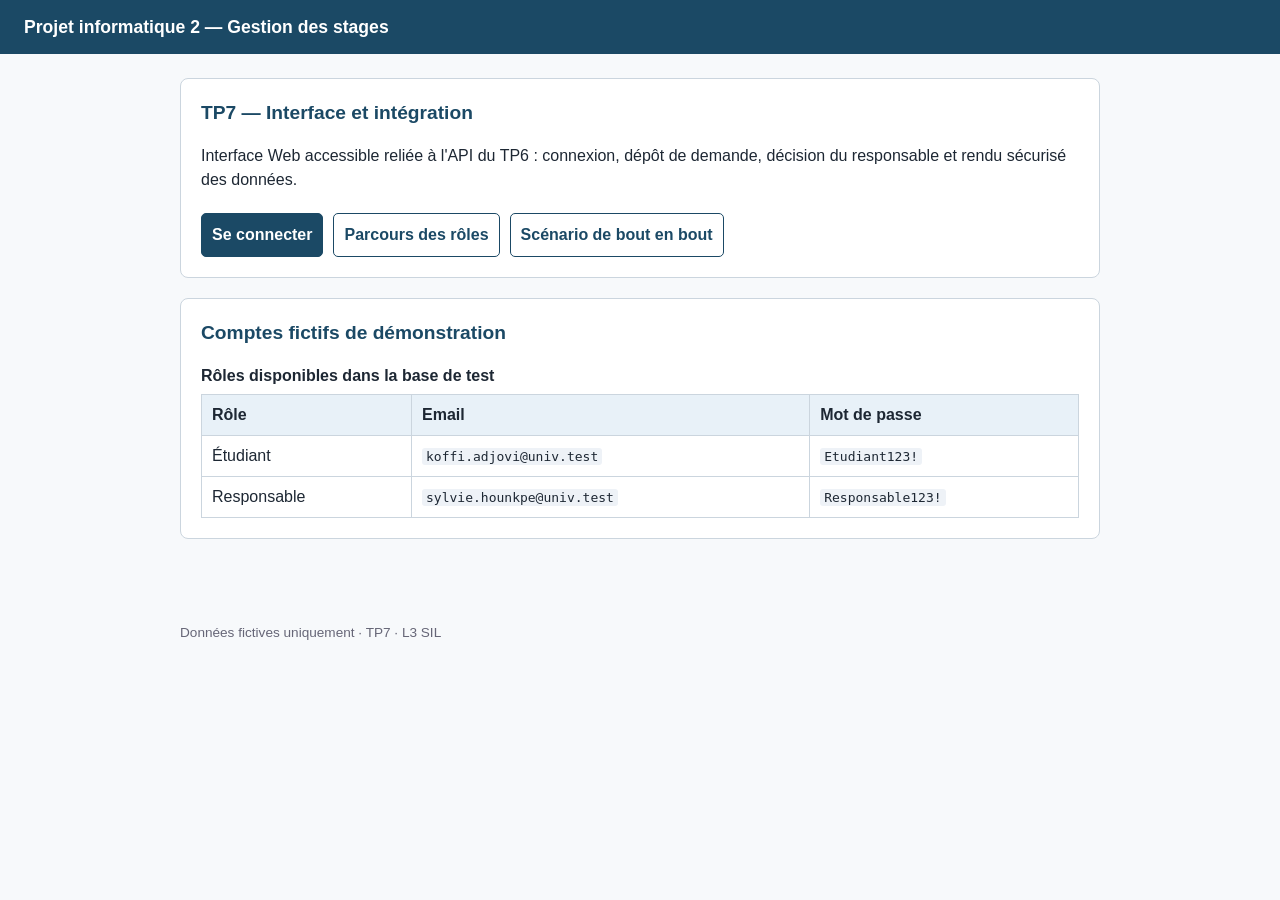
==== TP7/public/index.html @ bd3c760f "Ajoute les TP5, TP6 et TP7" ====
<!DOCTYPE html>
<html lang="fr">
<head>
  <meta charset="utf-8">
  <meta name="viewport" content="width=device-width, initial-scale=1">
  <title>TP7 — Gestion des stages</title>
  <link rel="stylesheet" href="css/styles.css">
</head>
<body>
<header><h1>Projet informatique 2 — Gestion des stages</h1></header>
<main>
  <section class="carte">
    <h2>TP7 — Interface et intégration</h2>
    <p>Interface Web accessible reliée à l'API du TP6 : connexion, dépôt de demande, décision du responsable et rendu sécurisé des données.</p>
    <div class="actions">
      <a href="connexion.html"><button>Se connecter</button></a>
      <a href="../docs/parcours.md"><button class="secondaire">Parcours des rôles</button></a>
      <a href="../docs/scenario_bout_en_bout.md"><button class="secondaire">Scénario de bout en bout</button></a>
    </div>
  </section>
  <section class="carte">
    <h2>Comptes fictifs de démonstration</h2>
    <table>
      <caption>Rôles disponibles dans la base de test</caption>
      <thead><tr><th>Rôle</th><th>Email</th><th>Mot de passe</th></tr></thead>
      <tbody>
        <tr><td>Étudiant</td><td><code>koffi.adjovi@univ.test</code></td><td><code>Etudiant123!</code></td></tr>
        <tr><td>Responsable</td><td><code>sylvie.hounkpe@univ.test</code></td><td><code>Responsable123!</code></td></tr>
      </tbody>
    </table>
  </section>
</main>
<footer>Données fictives uniquement · TP7 · L3 SIL</footer>
</body>
</html>
---- TP7/public/css/styles.css ----
:root {
  --bleu: #1b4965;
  --bleu-clair: #e8f1f8;
  --texte: #1d2733;
  --erreur: #a4262c;
  --erreur-fond: #fff1f0;
  --succes: #1f6b3a;
  --succes-fond: #eef7ef;
  --bordure: #cbd5de;
}

* { box-sizing: border-box; }

body {
  margin: 0;
  font-family: "Segoe UI", Calibri, Arial, sans-serif;
  color: var(--texte);
  background: #f7f9fb;
  line-height: 1.5;
}

header {
  background: var(--bleu);
  color: #fff;
  padding: 14px 24px;
  display: flex;
  align-items: center;
  justify-content: space-between;
  gap: 16px;
}

header h1 { font-size: 1.1rem; margin: 0; }
header a { color: #fff; }

main {
  max-width: 960px;
  margin: 24px auto;
  padding: 0 20px 40px;
}

.carte {
  background: #fff;
  border: 1px solid var(--bordure);
  border-radius: 8px;
  padding: 20px;
  margin-bottom: 20px;
}

.carte h2 { margin-top: 0; font-size: 1.2rem; color: var(--bleu); }

label { display: block; font-weight: 600; margin-top: 12px; }

input, select, textarea, button {
  font: inherit;
  padding: 9px 10px;
  margin-top: 5px;
  border: 1px solid var(--bordure);
  border-radius: 5px;
  width: 100%;
  max-width: 460px;
  background: #fff;
}

textarea { min-height: 80px; resize: vertical; }

button {
  width: auto;
  background: var(--bleu);
  color: #fff;
  border-color: var(--bleu);
  cursor: pointer;
  font-weight: 600;
}

button:hover { background: #123852; }
button.secondaire { background: #fff; color: var(--bleu); border-color: var(--bleu); }
button.danger { background: #fff; color: var(--erreur); border-color: var(--erreur); }

.actions { display: flex; flex-wrap: wrap; gap: 10px; margin-top: 16px; }

.zone-erreur {
  min-height: 1.5em;
  margin: 6px 0 0;
  color: var(--erreur);
  font-weight: 600;
}

.zone-erreur:not(:empty) {
  background: var(--erreur-fond);
  border-left: 4px solid var(--erreur);
  padding: 8px 10px;
  border-radius: 4px;
}

.zone-succes {
  min-height: 1.5em;
  margin: 10px 0 0;
  color: var(--succes);
  font-weight: 600;
}

.zone-succes:not(:empty) {
  background: var(--succes-fond);
  border-left: 4px solid var(--succes);
  padding: 8px 10px;
  border-radius: 4px;
}

table { width: 100%; border-collapse: collapse; margin-top: 12px; }
caption { text-align: left; font-weight: 600; margin-bottom: 6px; }
th, td { border: 1px solid var(--bordure); padding: 8px 10px; text-align: left; vertical-align: top; }
th { background: var(--bleu-clair); }

.badge {
  display: inline-block;
  padding: 2px 8px;
  border-radius: 12px;
  background: #eef2f7;
  font-size: 0.85rem;
  font-weight: 700;
}
.badge.validee { background: var(--succes-fond); color: var(--succes); }
.badge.refusee { background: var(--erreur-fond); color: var(--erreur); }

.vide { color: #667; font-style: italic; }

li { margin: 4px 0; }
code { background: #eef2f7; padding: 1px 4px; border-radius: 3px; }

footer { max-width: 960px; margin: 0 auto 30px; padding: 0 20px; font-size: 0.85rem; color: #667; }

@media (max-width: 600px) {
  header { flex-direction: column; align-items: flex-start; }
  input, select, textarea { max-width: 100%; }
}
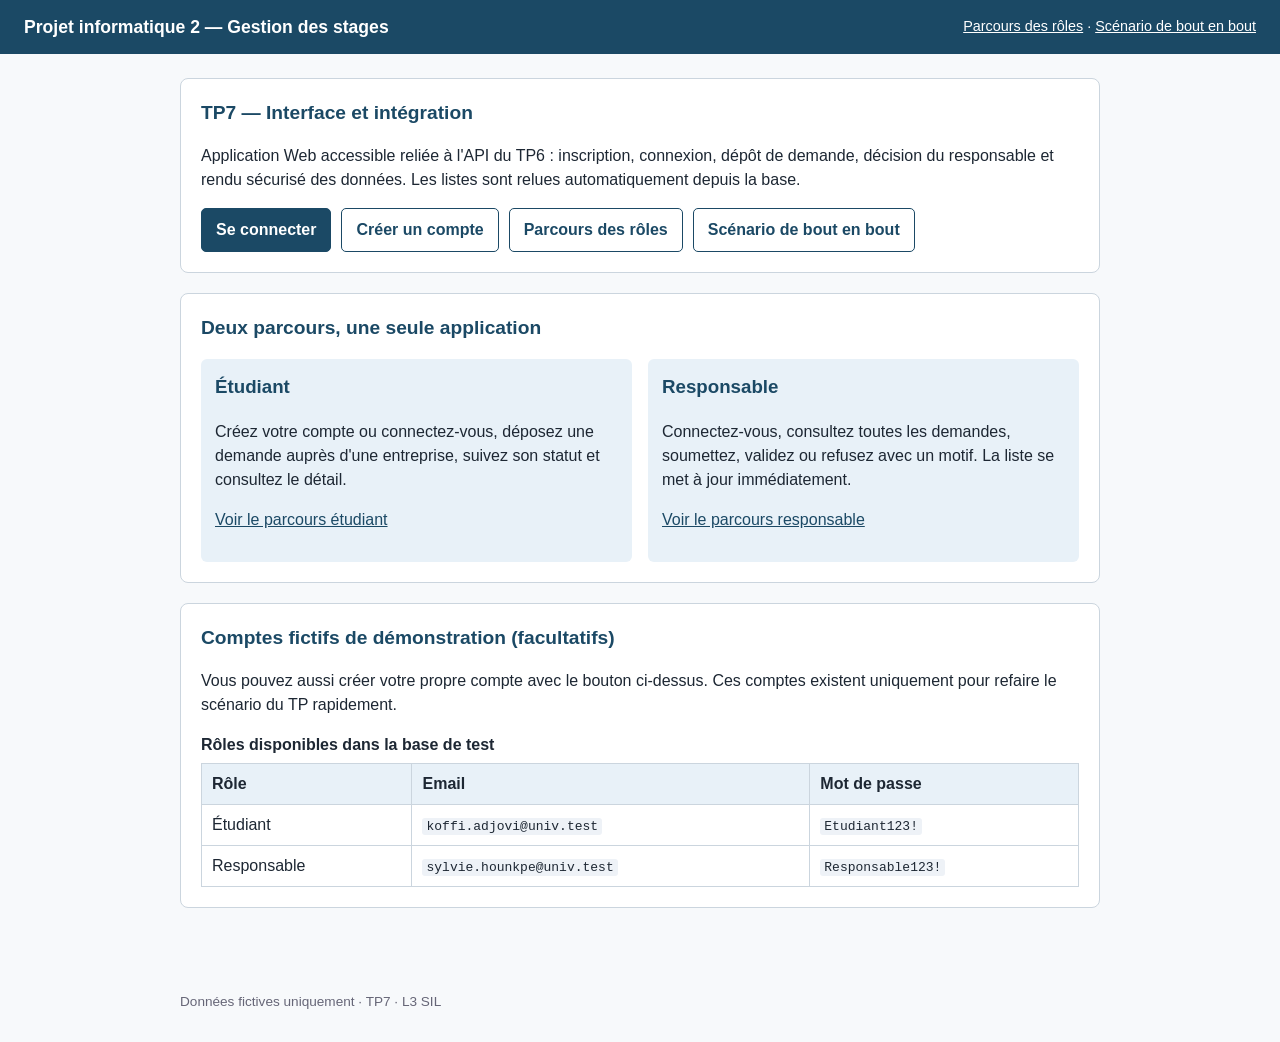
==== commit f2b6366e: "Ajoute le TP8 (plan de tests et audit de securite) - Matrice de 32 tests executes (scripts/tests_tp8" ====
--- a/TP7/public/index.html
+++ b/TP7/public/index.html
@@ -7,19 +7,44 @@
   <link rel="stylesheet" href="css/styles.css">
 </head>
 <body>
-<header><h1>Projet informatique 2 — Gestion des stages</h1></header>
+<header>
+  <h1>Projet informatique 2 — Gestion des stages</h1>
+  <nav>
+    <a href="parcours.html">Parcours des rôles</a> ·
+    <a href="scenario.html">Scénario de bout en bout</a>
+  </nav>
+</header>
 <main>
   <section class="carte">
     <h2>TP7 — Interface et intégration</h2>
-    <p>Interface Web accessible reliée à l'API du TP6 : connexion, dépôt de demande, décision du responsable et rendu sécurisé des données.</p>
+    <p>Application Web accessible reliée à l'API du TP6 : inscription, connexion, dépôt de demande, décision du responsable et rendu sécurisé des données. Les listes sont relues automatiquement depuis la base.</p>
     <div class="actions">
-      <a href="connexion.html"><button>Se connecter</button></a>
-      <a href="../docs/parcours.md"><button class="secondaire">Parcours des rôles</button></a>
-      <a href="../docs/scenario_bout_en_bout.md"><button class="secondaire">Scénario de bout en bout</button></a>
+      <a class="bouton" href="connexion.html">Se connecter</a>
+      <a class="bouton secondaire" href="connexion.html?action=inscription">Créer un compte</a>
+      <a class="bouton secondaire" href="parcours.html">Parcours des rôles</a>
+      <a class="bouton secondaire" href="scenario.html">Scénario de bout en bout</a>
     </div>
   </section>
+
   <section class="carte">
-    <h2>Comptes fictifs de démonstration</h2>
+    <h2>Deux parcours, une seule application</h2>
+    <div class="grille">
+      <article>
+        <h3>Étudiant</h3>
+        <p>Créez votre compte ou connectez-vous, déposez une demande auprès d'une entreprise, suivez son statut et consultez le détail.</p>
+        <p><a href="parcours.html#etudiant">Voir le parcours étudiant</a></p>
+      </article>
+      <article>
+        <h3>Responsable</h3>
+        <p>Connectez-vous, consultez toutes les demandes, soumettez, validez ou refusez avec un motif. La liste se met à jour immédiatement.</p>
+        <p><a href="parcours.html#responsable">Voir le parcours responsable</a></p>
+      </article>
+    </div>
+  </section>
+
+  <section class="carte">
+    <h2>Comptes fictifs de démonstration (facultatifs)</h2>
+    <p>Vous pouvez aussi créer votre propre compte avec le bouton ci-dessus. Ces comptes existent uniquement pour refaire le scénario du TP rapidement.</p>
     <table>
       <caption>Rôles disponibles dans la base de test</caption>
       <thead><tr><th>Rôle</th><th>Email</th><th>Mot de passe</th></tr></thead>
--- a/TP7/public/css/styles.css
+++ b/TP7/public/css/styles.css
@@ -31,6 +31,9 @@
 
 header h1 { font-size: 1.1rem; margin: 0; }
 header a { color: #fff; }
+header .profil { margin: 2px 0 0; font-size: 0.82rem; opacity: 0.85; }
+header nav button.secondaire { background: transparent; color: #fff; border-color: #fff; padding: 4px 10px; }
+header nav button.secondaire:hover { background: rgba(255,255,255,0.15); }
 
 main {
   max-width: 960px;
@@ -129,7 +132,99 @@
 
 footer { max-width: 960px; margin: 0 auto 30px; padding: 0 20px; font-size: 0.85rem; color: #667; }
 
+/* Navigation et liens boutons */
+header nav { font-size: 0.9rem; }
+header nav a { text-decoration: underline; }
+
+a.bouton {
+  display: inline-block;
+  width: auto;
+  padding: 9px 14px;
+  margin: 0;
+  border: 1px solid var(--bleu);
+  border-radius: 5px;
+  background: var(--bleu);
+  color: #fff;
+  font-weight: 600;
+  text-decoration: none;
+  cursor: pointer;
+}
+a.bouton:hover { background: #123852; }
+a.bouton.secondaire { background: #fff; color: var(--bleu); }
+main a:not(.bouton) { color: var(--bleu); }
+
+/* Onglets connexion / inscription */
+.onglets {
+  display: flex;
+  gap: 8px;
+  border-bottom: 1px solid var(--bordure);
+  margin-bottom: 18px;
+}
+.onglet {
+  border: 0;
+  border-bottom: 3px solid transparent;
+  border-radius: 0;
+  background: transparent;
+  color: #667;
+  padding: 8px 12px;
+  margin: 0;
+  max-width: none;
+}
+.onglet.actif {
+  color: var(--bleu);
+  border-bottom-color: var(--bleu);
+  font-weight: 700;
+}
+
+/* Pages documentaires et grilles */
+.grille { display: grid; grid-template-columns: repeat(auto-fit, minmax(260px, 1fr)); gap: 16px; }
+.grille article { background: var(--bleu-clair); border-radius: 6px; padding: 14px; }
+.grille h3 { margin-top: 0; color: var(--bleu); }
+.chemin { display: flex; flex-wrap: wrap; gap: 8px; list-style: none; padding: 0; margin: 0 0 14px; }
+.chemin li {
+  background: var(--bleu-clair);
+  border: 1px solid var(--bordure);
+  border-radius: 16px;
+  padding: 4px 12px;
+  font-size: 0.9rem;
+}
+.sortie {
+  background: #1d2733;
+  color: #eef2f7;
+  padding: 14px;
+  border-radius: 6px;
+  overflow-x: auto;
+  font-size: 0.85rem;
+}
+
+/* Suivi en temps réel des listes */
+.suivi {
+  display: flex;
+  flex-wrap: wrap;
+  align-items: center;
+  gap: 16px;
+  font-size: 0.9rem;
+  color: #445;
+}
+.suivi label { display: inline-flex; align-items: center; gap: 6px; margin: 0; font-weight: 500; }
+.suivi input[type="checkbox"] { width: 16px; height: 16px; margin: 0; }
+.notification {
+  background: #fff8dc;
+  border-left: 4px solid #c99a00;
+  border-radius: 4px;
+  padding: 8px 10px;
+  margin: 10px 0 0;
+  font-weight: 600;
+}
+tr.ligne-modifiee { animation: surlignage 2.5s ease-out; }
+@keyframes surlignage {
+  from { background: #fff2a8; }
+  to { background: transparent; }
+}
+.badge.soumise { background: #fff3cd; color: #7a5b00; }
+
 @media (max-width: 600px) {
   header { flex-direction: column; align-items: flex-start; }
   input, select, textarea { max-width: 100%; }
-}
+  .onglets { flex-direction: column; }
+}
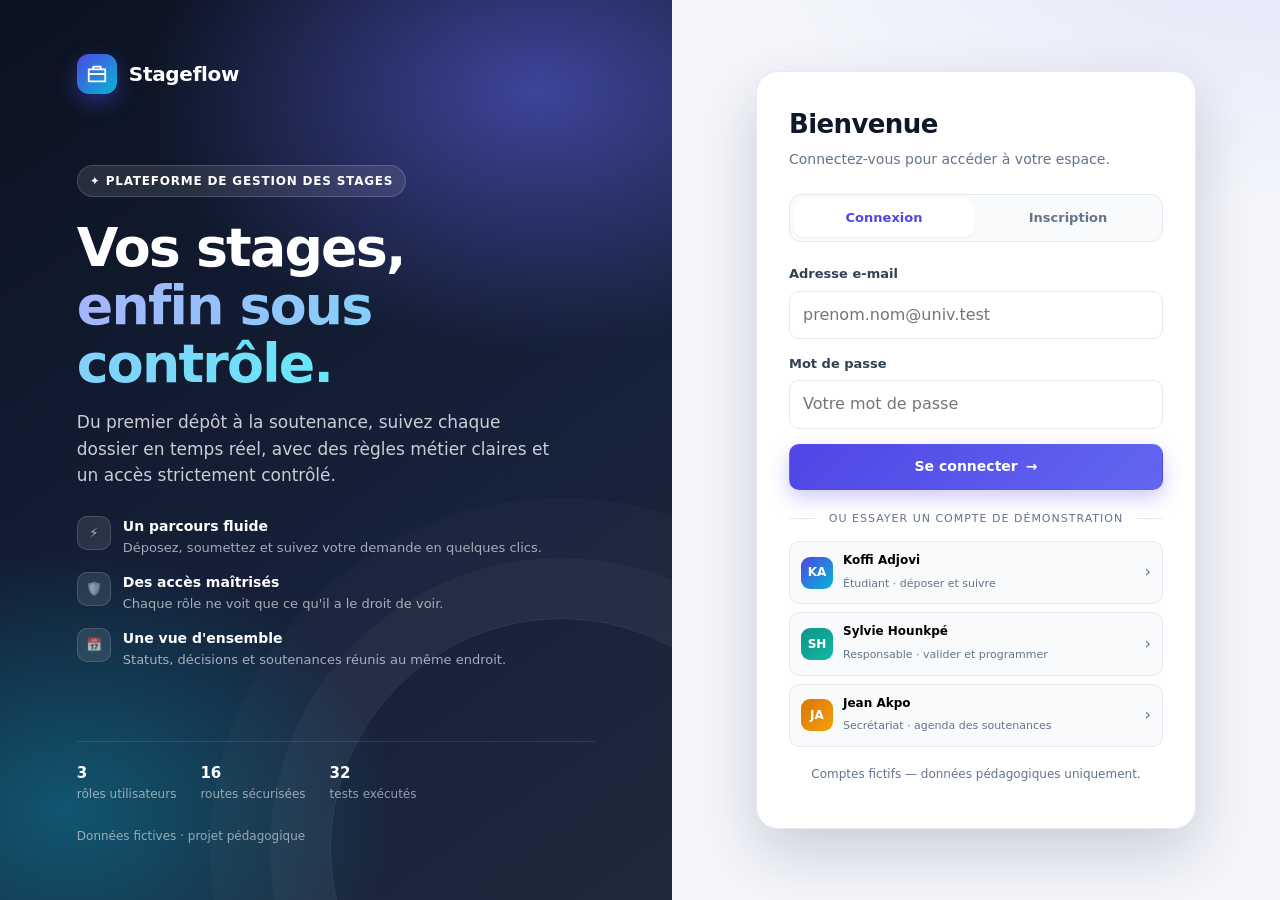
==== commit 54b9b20c: "Livre la plateforme finale autonome et met a jour les preuves" ====
--- a/TP7/public/index.html
+++ b/TP7/public/index.html
@@ -3,58 +3,135 @@
 <head>
   <meta charset="utf-8">
   <meta name="viewport" content="width=device-width, initial-scale=1">
-  <title>TP7 — Gestion des stages</title>
-  <link rel="stylesheet" href="css/styles.css">
+  <meta name="description" content="Plateforme de gestion des stages : dépôt de demandes, validation et programmation des soutenances.">
+  <title>Stageflow — Gestion des stages</title>
+  <link rel="icon" type="image/svg+xml" href="assets/img/favicon.svg">
+  <link rel="stylesheet" href="assets/css/style.css">
 </head>
-<body>
-<header>
-  <h1>Projet informatique 2 — Gestion des stages</h1>
-  <nav>
-    <a href="parcours.html">Parcours des rôles</a> ·
-    <a href="scenario.html">Scénario de bout en bout</a>
-  </nav>
-</header>
-<main>
-  <section class="carte">
-    <h2>TP7 — Interface et intégration</h2>
-    <p>Application Web accessible reliée à l'API du TP6 : inscription, connexion, dépôt de demande, décision du responsable et rendu sécurisé des données. Les listes sont relues automatiquement depuis la base.</p>
-    <div class="actions">
-      <a class="bouton" href="connexion.html">Se connecter</a>
-      <a class="bouton secondaire" href="connexion.html?action=inscription">Créer un compte</a>
-      <a class="bouton secondaire" href="parcours.html">Parcours des rôles</a>
-      <a class="bouton secondaire" href="scenario.html">Scénario de bout en bout</a>
+<body class="auth-page">
+  <a class="skip-link" href="#contenu-connexion">Aller au formulaire de connexion</a>
+
+  <section class="auth-hero" aria-label="Présentation de la plateforme">
+    <a class="brand" href="index.html">
+      <span class="brand-mark" aria-hidden="true">
+        <svg viewBox="0 0 24 24" fill="none" stroke="#fff" stroke-width="2" stroke-linecap="round" stroke-linejoin="round">
+          <path d="M3 7h18v13H3zM8 7V4h8v3M3 12h18"/>
+        </svg>
+      </span>
+      Stageflow
+    </a>
+
+    <div class="hero-content">
+      <span class="hero-kicker">✦ Plateforme de gestion des stages</span>
+      <h1>Vos stages,<br><em>enfin sous contrôle.</em></h1>
+      <p class="lead">Du premier dépôt à la soutenance, suivez chaque dossier en temps réel, avec des règles métier claires et un accès strictement contrôlé.</p>
+      <ul class="hero-features">
+        <li>
+          <span class="fi" aria-hidden="true">⚡</span>
+          <span><strong>Un parcours fluide</strong><span>Déposez, soumettez et suivez votre demande en quelques clics.</span></span>
+        </li>
+        <li>
+          <span class="fi" aria-hidden="true">🛡️</span>
+          <span><strong>Des accès maîtrisés</strong><span>Chaque rôle ne voit que ce qu'il a le droit de voir.</span></span>
+        </li>
+        <li>
+          <span class="fi" aria-hidden="true">📅</span>
+          <span><strong>Une vue d'ensemble</strong><span>Statuts, décisions et soutenances réunis au même endroit.</span></span>
+        </li>
+      </ul>
+    </div>
+
+    <div class="hero-foot">
+      <div><b>3</b> rôles utilisateurs</div>
+      <div><b>16</b> routes sécurisées</div>
+      <div><b>32</b> tests exécutés</div>
+      <div>Données fictives · projet pédagogique</div>
     </div>
   </section>
 
-  <section class="carte">
-    <h2>Deux parcours, une seule application</h2>
-    <div class="grille">
-      <article>
-        <h3>Étudiant</h3>
-        <p>Créez votre compte ou connectez-vous, déposez une demande auprès d'une entreprise, suivez son statut et consultez le détail.</p>
-        <p><a href="parcours.html#etudiant">Voir le parcours étudiant</a></p>
-      </article>
-      <article>
-        <h3>Responsable</h3>
-        <p>Connectez-vous, consultez toutes les demandes, soumettez, validez ou refusez avec un motif. La liste se met à jour immédiatement.</p>
-        <p><a href="parcours.html#responsable">Voir le parcours responsable</a></p>
-      </article>
+  <main class="auth-panel" id="contenu-connexion">
+    <div class="auth-card">
+      <h2>Bienvenue</h2>
+      <p class="sous-titre">Connectez-vous pour accéder à votre espace.</p>
+
+      <div class="tabs" role="tablist" aria-label="Connexion ou inscription">
+        <button class="tab" type="button" role="tab" id="tab-connexion" data-panneau="connexion" aria-controls="panneau-connexion" aria-selected="true">Connexion</button>
+        <button class="tab" type="button" role="tab" id="tab-inscription" data-panneau="inscription" aria-controls="panneau-inscription" aria-selected="false" tabindex="-1">Inscription</button>
+      </div>
+
+      <div id="erreur-form" class="erreur-form" role="alert"></div>
+
+      <div class="panneau" id="panneau-connexion" role="tabpanel" aria-labelledby="tab-connexion">
+        <form id="form-connexion" novalidate>
+          <div class="champ">
+            <label for="co-email">Adresse e-mail</label>
+            <input id="co-email" name="email" type="email" autocomplete="username" placeholder="prenom.nom@univ.test" required>
+          </div>
+          <div class="champ">
+            <label for="co-mot-de-passe">Mot de passe</label>
+            <input id="co-mot-de-passe" name="motDePasse" type="password" autocomplete="current-password" placeholder="Votre mot de passe" required>
+          </div>
+          <button class="btn btn-primary btn-block" type="submit">Se connecter <span aria-hidden="true">→</span></button>
+        </form>
+
+        <div class="separateur">ou essayer un compte de démonstration</div>
+        <div class="comptes">
+          <button class="compte" type="button" data-email="koffi.adjovi@univ.test" data-mot-de-passe="Etudiant123!">
+            <span class="avatar" aria-hidden="true">KA</span>
+            <span><strong>Koffi Adjovi</strong><small>Étudiant · déposer et suivre</small></span>
+            <span class="fleche" aria-hidden="true">›</span>
+          </button>
+          <button class="compte" type="button" data-email="sylvie.hounkpe@univ.test" data-mot-de-passe="Responsable123!">
+            <span class="avatar resp" aria-hidden="true">SH</span>
+            <span><strong>Sylvie Hounkpé</strong><small>Responsable · valider et programmer</small></span>
+            <span class="fleche" aria-hidden="true">›</span>
+          </button>
+          <button class="compte" type="button" data-email="jean.akpo@univ.test" data-mot-de-passe="Secretariat123!">
+            <span class="avatar sec" aria-hidden="true">JA</span>
+            <span><strong>Jean Akpo</strong><small>Secrétariat · agenda des soutenances</small></span>
+            <span class="fleche" aria-hidden="true">›</span>
+          </button>
+        </div>
+        <p class="notice">Comptes fictifs — données pédagogiques uniquement.</p>
+      </div>
+
+      <div class="panneau" id="panneau-inscription" role="tabpanel" aria-labelledby="tab-inscription" hidden>
+        <form id="form-inscription" novalidate>
+          <div class="champ">
+            <label for="in-nom">Nom</label>
+            <input id="in-nom" type="text" autocomplete="family-name" placeholder="ADJOVI" required maxlength="60">
+          </div>
+          <div class="champ">
+            <label for="in-prenom">Prénom</label>
+            <input id="in-prenom" type="text" autocomplete="given-name" placeholder="Koffi" required maxlength="60">
+          </div>
+          <div class="champ">
+            <label for="in-email">Adresse e-mail</label>
+            <input id="in-email" type="email" autocomplete="email" placeholder="prenom.nom@univ.test" required>
+          </div>
+          <div class="champ">
+            <label for="in-role">Profil</label>
+            <select id="in-role">
+              <option value="etudiant">Étudiant</option>
+              <option value="responsable">Responsable</option>
+            </select>
+          </div>
+          <div class="champ">
+            <label for="in-mot-de-passe">Mot de passe</label>
+            <input id="in-mot-de-passe" type="password" autocomplete="new-password" placeholder="8 caractères minimum" required minlength="8">
+            <span class="aide">Au moins 8 caractères.</span>
+          </div>
+          <div class="champ">
+            <label for="in-confirmation">Confirmer le mot de passe</label>
+            <input id="in-confirmation" type="password" autocomplete="new-password" required minlength="8">
+          </div>
+          <button class="btn btn-primary btn-block" type="submit">Créer mon compte</button>
+        </form>
+      </div>
     </div>
-  </section>
+  </main>
 
-  <section class="carte">
-    <h2>Comptes fictifs de démonstration (facultatifs)</h2>
-    <p>Vous pouvez aussi créer votre propre compte avec le bouton ci-dessus. Ces comptes existent uniquement pour refaire le scénario du TP rapidement.</p>
-    <table>
-      <caption>Rôles disponibles dans la base de test</caption>
-      <thead><tr><th>Rôle</th><th>Email</th><th>Mot de passe</th></tr></thead>
-      <tbody>
-        <tr><td>Étudiant</td><td><code>koffi.adjovi@univ.test</code></td><td><code>Etudiant123!</code></td></tr>
-        <tr><td>Responsable</td><td><code>sylvie.hounkpe@univ.test</code></td><td><code>Responsable123!</code></td></tr>
-      </tbody>
-    </table>
-  </section>
-</main>
-<footer>Données fictives uniquement · TP7 · L3 SIL</footer>
+  <script src="assets/js/api.js"></script>
+  <script src="assets/js/auth.js"></script>
 </body>
 </html>
--- a/TP7/public/assets/css/style.css
+++ b/TP7/public/assets/css/style.css
@@ -0,0 +1,960 @@
+/* ============================================================
+   Plateforme Complète — Gestion des stages
+   Feuille de style unique, sans dépendance externe.
+   ============================================================ */
+
+:root {
+  --bg: #f4f6fb;
+  --surface: #ffffff;
+  --surface-2: #f8fafc;
+  --ink: #0f172a;
+  --ink-2: #334155;
+  --muted: #64748b;
+  --line: #e5eaf1;
+  --brand: #4f46e5;
+  --brand-dark: #3730a3;
+  --brand-soft: #eef2ff;
+  --cyan: #06b6d4;
+  --success: #059669;
+  --success-soft: #ecfdf5;
+  --warning: #d97706;
+  --warning-soft: #fffbeb;
+  --danger: #dc2626;
+  --danger-soft: #fef2f2;
+  --sidebar: #0b1220;
+  --sidebar-2: #16213a;
+  --shadow-sm: 0 1px 2px rgba(15, 23, 42, .05);
+  --shadow: 0 10px 30px rgba(15, 23, 42, .08);
+  --shadow-lg: 0 24px 60px rgba(15, 23, 42, .18);
+  --radius: 16px;
+  --radius-sm: 10px;
+  --transition: .22s cubic-bezier(.4, 0, .2, 1);
+}
+
+* { box-sizing: border-box; }
+
+html { scroll-behavior: smooth; }
+
+body {
+  margin: 0;
+  min-height: 100vh;
+  font-family: "Segoe UI", system-ui, -apple-system, "Helvetica Neue", Arial, sans-serif;
+  color: var(--ink);
+  background:
+    radial-gradient(900px 500px at 100% -10%, rgba(79, 70, 229, .10), transparent 60%),
+    radial-gradient(700px 400px at -10% 110%, rgba(6, 182, 212, .08), transparent 60%),
+    var(--bg);
+  line-height: 1.55;
+  -webkit-font-smoothing: antialiased;
+}
+
+a { color: var(--brand); text-decoration: none; }
+a:hover { text-decoration: underline; }
+
+button, input, select, textarea { font: inherit; }
+
+:focus-visible {
+  outline: 3px solid rgba(79, 70, 229, .45);
+  outline-offset: 2px;
+}
+
+.skip-link {
+  position: absolute;
+  left: -9999px;
+  top: 8px;
+  z-index: 999;
+  background: var(--ink);
+  color: #fff;
+  padding: 10px 16px;
+  border-radius: 8px;
+}
+.skip-link:focus { left: 8px; }
+
+/* ---------- Connexion / accueil ---------- */
+
+.auth-page {
+  min-height: 100vh;
+  display: grid;
+  grid-template-columns: 1.05fr .95fr;
+}
+
+.auth-hero {
+  position: relative;
+  overflow: hidden;
+  padding: 54px clamp(32px, 6vw, 90px);
+  display: flex;
+  flex-direction: column;
+  justify-content: space-between;
+  color: #fff;
+  background:
+    radial-gradient(600px 400px at 80% 10%, rgba(99, 102, 241, .55), transparent 65%),
+    radial-gradient(500px 400px at 10% 90%, rgba(6, 182, 212, .35), transparent 65%),
+    linear-gradient(145deg, #0b1220, #16213a 60%, #1e293b);
+}
+
+.auth-hero::after {
+  content: "";
+  position: absolute;
+  inset: auto -120px -180px auto;
+  width: 460px;
+  height: 460px;
+  border: 1px solid rgba(255,255,255,.10);
+  border-radius: 50%;
+  box-shadow: 0 0 0 60px rgba(255,255,255,.03), 0 0 0 120px rgba(255,255,255,.02);
+  pointer-events: none;
+}
+
+.brand {
+  display: inline-flex;
+  align-items: center;
+  gap: 12px;
+  font-weight: 800;
+  letter-spacing: -.3px;
+  font-size: 20px;
+  color: #fff;
+}
+.brand:hover { text-decoration: none; color: #fff; }
+
+.brand-mark {
+  width: 40px;
+  height: 40px;
+  display: grid;
+  place-items: center;
+  border-radius: 12px;
+  background: linear-gradient(135deg, var(--brand), var(--cyan));
+  box-shadow: 0 8px 20px rgba(79, 70, 229, .45);
+}
+.brand-mark svg { width: 22px; height: 22px; }
+
+.hero-content { position: relative; z-index: 1; max-width: 560px; }
+
+.hero-kicker {
+  display: inline-flex;
+  align-items: center;
+  gap: 8px;
+  padding: 6px 12px;
+  border-radius: 999px;
+  background: rgba(255,255,255,.10);
+  border: 1px solid rgba(255,255,255,.16);
+  font-size: 12px;
+  font-weight: 700;
+  letter-spacing: .8px;
+  text-transform: uppercase;
+}
+
+.hero-content h1 {
+  margin: 22px 0 16px;
+  font-size: clamp(34px, 4.2vw, 56px);
+  line-height: 1.08;
+  letter-spacing: -1.8px;
+  font-weight: 800;
+}
+.hero-content h1 em {
+  font-style: normal;
+  background: linear-gradient(90deg, #a5b4fc, #67e8f9);
+  -webkit-background-clip: text;
+  background-clip: text;
+  color: transparent;
+}
+
+.hero-content p.lead {
+  font-size: 17px;
+  color: rgba(255,255,255,.78);
+  max-width: 480px;
+  margin: 0 0 28px;
+}
+
+.hero-features { display: grid; gap: 14px; margin: 0; padding: 0; list-style: none; }
+.hero-features li { display: flex; align-items: flex-start; gap: 12px; color: rgba(255,255,255,.86); }
+.hero-features .fi {
+  flex: 0 0 34px;
+  height: 34px;
+  display: grid;
+  place-items: center;
+  border-radius: 10px;
+  background: rgba(255,255,255,.10);
+  border: 1px solid rgba(255,255,255,.14);
+}
+.hero-features .fi svg { width: 17px; height: 17px; }
+.hero-features strong { display: block; color: #fff; font-size: 14px; }
+.hero-features span { font-size: 13px; color: rgba(255,255,255,.62); }
+
+.hero-foot {
+  position: relative;
+  z-index: 1;
+  display: flex;
+  gap: 24px;
+  flex-wrap: wrap;
+  font-size: 12px;
+  color: rgba(255,255,255,.55);
+  border-top: 1px solid rgba(255,255,255,.10);
+  padding-top: 20px;
+}
+.hero-foot b { color: #fff; font-size: 15px; display: block; }
+
+.auth-panel {
+  display: grid;
+  place-items: center;
+  padding: 40px 24px;
+}
+
+.auth-card {
+  width: min(100%, 440px);
+  background: var(--surface);
+  border: 1px solid var(--line);
+  border-radius: 22px;
+  box-shadow: var(--shadow-lg);
+  padding: 32px;
+}
+
+.auth-card h2 { margin: 0 0 4px; font-size: 26px; letter-spacing: -.6px; }
+.auth-card .sous-titre { margin: 0 0 24px; color: var(--muted); font-size: 14px; }
+
+.tabs {
+  display: flex;
+  gap: 4px;
+  padding: 4px;
+  background: var(--surface-2);
+  border: 1px solid var(--line);
+  border-radius: 12px;
+  margin-bottom: 22px;
+}
+.tab {
+  flex: 1;
+  border: 0;
+  background: transparent;
+  padding: 9px 10px;
+  border-radius: 9px;
+  font-weight: 700;
+  font-size: 13px;
+  color: var(--muted);
+  cursor: pointer;
+  transition: var(--transition);
+}
+.tab[aria-selected="true"] {
+  background: var(--surface);
+  color: var(--brand);
+  box-shadow: var(--shadow-sm);
+}
+
+.panneau[hidden] { display: none; }
+
+.champ { margin-bottom: 15px; }
+.champ label { display: block; font-size: 13px; font-weight: 700; margin-bottom: 6px; color: var(--ink-2); }
+.champ input, .champ select {
+  width: 100%;
+  padding: 11px 13px;
+  border: 1px solid var(--line);
+  border-radius: var(--radius-sm);
+  background: #fff;
+  color: var(--ink);
+  transition: var(--transition);
+}
+.champ input:focus, .champ select:focus {
+  border-color: var(--brand);
+  box-shadow: 0 0 0 4px rgba(79, 70, 229, .12);
+  outline: none;
+}
+.champ .aide { display: block; font-size: 11px; color: var(--muted); margin-top: 5px; }
+
+.btn {
+  display: inline-flex;
+  align-items: center;
+  justify-content: center;
+  gap: 8px;
+  border: 1px solid transparent;
+  border-radius: var(--radius-sm);
+  padding: 11px 16px;
+  font-weight: 700;
+  font-size: 14px;
+  cursor: pointer;
+  transition: var(--transition);
+  white-space: nowrap;
+}
+.btn svg { width: 17px; height: 17px; }
+.btn-primary {
+  color: #fff;
+  background: linear-gradient(135deg, var(--brand), #6366f1);
+  box-shadow: 0 8px 20px rgba(79, 70, 229, .28);
+}
+.btn-primary:hover { transform: translateY(-1px); box-shadow: 0 12px 26px rgba(79, 70, 229, .36); }
+.btn-ghost { background: var(--surface-2); border-color: var(--line); color: var(--ink-2); }
+.btn-ghost:hover { background: var(--brand-soft); color: var(--brand); }
+.btn-danger { background: var(--danger-soft); color: var(--danger); border-color: #fecaca; }
+.btn-danger:hover { background: #fee2e2; }
+.btn-success { background: var(--success); color: #fff; }
+.btn-success:hover { background: #047857; }
+.btn-block { width: 100%; }
+.btn:disabled { opacity: .55; cursor: not-allowed; transform: none !important; }
+
+.separateur {
+  display: flex;
+  align-items: center;
+  gap: 12px;
+  color: var(--muted);
+  font-size: 11px;
+  text-transform: uppercase;
+  letter-spacing: 1px;
+  margin: 20px 0 14px;
+}
+.separateur::before, .separateur::after { content: ""; flex: 1; height: 1px; background: var(--line); }
+
+.comptes { display: grid; gap: 8px; }
+.compte {
+  display: flex;
+  align-items: center;
+  gap: 10px;
+  width: 100%;
+  text-align: left;
+  padding: 9px 11px;
+  border: 1px solid var(--line);
+  border-radius: 10px;
+  background: var(--surface-2);
+  cursor: pointer;
+  transition: var(--transition);
+}
+.compte:hover { border-color: var(--brand); background: var(--brand-soft); }
+.compte .avatar {
+  width: 32px; height: 32px; border-radius: 9px;
+  display: grid; place-items: center;
+  font-size: 12px; font-weight: 800; color: #fff;
+  background: linear-gradient(135deg, var(--brand), var(--cyan));
+  flex: 0 0 auto;
+}
+.compte .avatar.resp { background: linear-gradient(135deg, #0d9488, #14b8a6); }
+.compte .avatar.sec { background: linear-gradient(135deg, #d97706, #f59e0b); }
+.compte strong { display: block; font-size: 12px; }
+.compte small { color: var(--muted); font-size: 11px; }
+.compte .fleche { margin-left: auto; color: var(--muted); }
+
+.erreur-form {
+  display: none;
+  padding: 10px 12px;
+  border-radius: 10px;
+  background: var(--danger-soft);
+  color: var(--danger);
+  border: 1px solid #fecaca;
+  font-size: 13px;
+  margin-bottom: 14px;
+}
+.erreur-form.visible { display: block; }
+.notice {
+  font-size: 12px;
+  color: var(--muted);
+  text-align: center;
+  margin-top: 18px;
+}
+
+/* ---------- Coque applicative ---------- */
+
+.app { display: flex; min-height: 100vh; }
+
+.sidebar {
+  position: fixed;
+  inset: 0 auto 0 0;
+  width: 250px;
+  padding: 22px 16px;
+  display: flex;
+  flex-direction: column;
+  gap: 26px;
+  color: #cbd5e1;
+  background:
+    radial-gradient(400px 300px at 0% 0%, rgba(79, 70, 229, .35), transparent 70%),
+    linear-gradient(180deg, var(--sidebar), var(--sidebar-2));
+  z-index: 30;
+}
+.sidebar .brand { padding: 0 8px; }
+.sidebar-nav { display: grid; gap: 4px; }
+.nav-label {
+  font-size: 10px;
+  text-transform: uppercase;
+  letter-spacing: 1.4px;
+  color: #64748b;
+  font-weight: 800;
+  padding: 0 12px 6px;
+}
+.nav-item {
+  display: flex;
+  align-items: center;
+  gap: 11px;
+  width: 100%;
+  padding: 10px 12px;
+  border: 0;
+  border-radius: 10px;
+  background: transparent;
+  color: #cbd5e1;
+  font-size: 13px;
+  font-weight: 600;
+  cursor: pointer;
+  text-align: left;
+  transition: var(--transition);
+}
+.nav-item svg { width: 18px; height: 18px; opacity: .8; }
+.nav-item:hover { background: rgba(255,255,255,.07); color: #fff; }
+.nav-item.actif {
+  background: linear-gradient(90deg, rgba(79,70,229,.95), rgba(99,102,241,.75));
+  color: #fff;
+  box-shadow: 0 8px 20px rgba(79, 70, 229, .35);
+}
+.nav-item.actif svg { opacity: 1; }
+.nav-item .badge-nb {
+  margin-left: auto;
+  background: rgba(255,255,255,.16);
+  border-radius: 999px;
+  padding: 1px 7px;
+  font-size: 11px;
+}
+
+.sidebar-foot { margin-top: auto; }
+.user-card {
+  display: grid;
+  grid-template-columns: 36px minmax(0, 1fr);
+  align-items: center;
+  gap: 10px;
+  padding: 12px;
+  border-radius: 12px;
+  background: rgba(255,255,255,.06);
+  border: 1px solid rgba(255,255,255,.09);
+}
+.user-card .avatar {
+  width: 36px; height: 36px; border-radius: 10px;
+  display: grid; place-items: center;
+  font-weight: 800; font-size: 13px; color: #fff;
+  background: linear-gradient(135deg, #a5b4fc, #67e8f9);
+  color: #0b1220;
+}
+.user-card strong { display: block; color: #fff; font-size: 12px; white-space: nowrap; overflow: hidden; text-overflow: ellipsis; max-width: 100%; }
+.user-card small { font-size: 11px; color: #94a3b8; text-transform: capitalize; }
+.user-card .btn-deconnexion {
+  grid-column: 1 / -1;
+  width: 100%;
+  margin-top: 2px;
+  display: flex;
+  align-items: center;
+  justify-content: center;
+  gap: 8px;
+  padding: 8px 10px;
+  border: 1px solid rgba(255,255,255,.12);
+  border-radius: 8px;
+  background: rgba(255,255,255,.05);
+  color: #cbd5e1;
+  font: inherit;
+  font-size: 12px;
+  font-weight: 700;
+  cursor: pointer;
+  transition: var(--transition);
+}
+.user-card .btn-deconnexion svg { width: 16px; height: 16px; flex: none; }
+.user-card .btn-deconnexion:hover {
+  color: #fff;
+  background: rgba(255,255,255,.12);
+  border-color: rgba(255,255,255,.22);
+}
+
+.main-wrap { flex: 1; margin-left: 250px; min-width: 0; }
+
+.topbar {
+  position: sticky;
+  top: 0;
+  z-index: 20;
+  display: flex;
+  align-items: center;
+  gap: 16px;
+  padding: 14px 28px;
+  background: rgba(255,255,255,.86);
+  backdrop-filter: blur(12px);
+  border-bottom: 1px solid var(--line);
+}
+.topbar h1 { font-size: 17px; margin: 0; letter-spacing: -.3px; }
+.topbar h1 span { color: var(--muted); font-weight: 500; }
+.topbar .spacer { flex: 1; }
+.search-box { position: relative; width: min(300px, 34vw); }
+.search-box svg { position: absolute; left: 11px; top: 50%; transform: translateY(-50%); width: 16px; height: 16px; color: var(--muted); }
+.search-box input {
+  width: 100%;
+  padding: 9px 12px 9px 35px;
+  border: 1px solid var(--line);
+  border-radius: 10px;
+  background: var(--surface-2);
+  font-size: 13px;
+}
+.search-box input:focus { outline: none; border-color: var(--brand); background: #fff; box-shadow: 0 0 0 4px rgba(79,70,229,.10); }
+
+.role-pill {
+  display: inline-flex;
+  align-items: center;
+  gap: 6px;
+  padding: 6px 11px;
+  border-radius: 999px;
+  background: var(--brand-soft);
+  color: var(--brand);
+  font-size: 11px;
+  font-weight: 800;
+  text-transform: uppercase;
+  letter-spacing: .5px;
+}
+.role-pill .dot { width: 6px; height: 6px; border-radius: 50%; background: currentColor; }
+
+.icon-btn {
+  width: 36px; height: 36px;
+  display: grid; place-items: center;
+  border: 1px solid var(--line);
+  border-radius: 10px;
+  background: #fff;
+  color: var(--ink-2);
+  cursor: pointer;
+  position: relative;
+}
+.icon-btn:hover { background: var(--brand-soft); color: var(--brand); }
+.icon-btn svg { width: 17px; height: 17px; }
+.icon-btn .nb {
+  position: absolute; top: -5px; right: -5px;
+  background: var(--danger); color: #fff;
+  font-size: 10px; font-weight: 800;
+  min-width: 17px; height: 17px;
+  border-radius: 999px;
+  display: grid; place-items: center;
+  padding: 0 4px;
+}
+
+.contenu { padding: 26px 28px 50px; max-width: 1500px; margin: 0 auto; }
+
+.page-head {
+  display: flex;
+  align-items: flex-end;
+  justify-content: space-between;
+  gap: 16px;
+  margin-bottom: 22px;
+  flex-wrap: wrap;
+}
+.page-head h2 { margin: 0; font-size: 25px; letter-spacing: -.8px; }
+.page-head p { margin: 4px 0 0; color: var(--muted); font-size: 13px; }
+.page-head .actions { display: flex; gap: 8px; flex-wrap: wrap; }
+
+/* ---------- Cartes et statistiques ---------- */
+
+.grille-stats {
+  display: grid;
+  grid-template-columns: repeat(4, minmax(0, 1fr));
+  gap: 14px;
+  margin-bottom: 20px;
+}
+.stat {
+  position: relative;
+  overflow: hidden;
+  background: var(--surface);
+  border: 1px solid var(--line);
+  border-radius: var(--radius);
+  padding: 18px;
+  box-shadow: var(--shadow-sm);
+  transition: var(--transition);
+}
+.stat:hover { transform: translateY(-2px); box-shadow: var(--shadow); }
+.stat::after {
+  content: "";
+  position: absolute;
+  right: -18px; top: -18px;
+  width: 90px; height: 90px;
+  border-radius: 50%;
+  background: var(--brand-soft);
+  opacity: .8;
+}
+.stat .stat-ico {
+  position: relative; z-index: 1;
+  width: 36px; height: 36px;
+  border-radius: 11px;
+  display: grid; place-items: center;
+  background: var(--brand-soft);
+  color: var(--brand);
+  margin-bottom: 12px;
+}
+.stat .stat-ico svg { width: 18px; height: 18px; }
+.stat .valeur { position: relative; z-index: 1; font-size: 28px; font-weight: 800; letter-spacing: -1px; line-height: 1; }
+.stat .libelle { position: relative; z-index: 1; font-size: 12px; color: var(--muted); margin-top: 6px; }
+.stat .tendance { position: relative; z-index: 1; font-size: 11px; color: var(--success); margin-top: 8px; font-weight: 700; }
+
+.grille-deux { display: grid; grid-template-columns: minmax(0, 1.7fr) minmax(280px, .9fr); gap: 18px; align-items: start; }
+
+.carte {
+  background: var(--surface);
+  border: 1px solid var(--line);
+  border-radius: var(--radius);
+  box-shadow: var(--shadow-sm);
+  overflow: hidden;
+}
+.carte-head {
+  display: flex;
+  align-items: center;
+  gap: 10px;
+  padding: 16px 18px;
+  border-bottom: 1px solid var(--line);
+}
+.carte-head h3 { margin: 0; font-size: 14px; letter-spacing: -.2px; }
+.carte-head .sous { font-size: 11px; color: var(--muted); }
+.carte-head .spacer { flex: 1; }
+.carte-body { padding: 18px; }
+
+.filtres { display: flex; gap: 6px; flex-wrap: wrap; }
+.filtre {
+  border: 1px solid var(--line);
+  background: var(--surface-2);
+  color: var(--muted);
+  border-radius: 999px;
+  padding: 6px 12px;
+  font-size: 11px;
+  font-weight: 700;
+  cursor: pointer;
+  transition: var(--transition);
+}
+.filtre:hover { color: var(--brand); border-color: #c7d2fe; }
+.filtre.actif { background: var(--brand); border-color: var(--brand); color: #fff; }
+
+/* ---------- Tableaux ---------- */
+
+.table-wrap { overflow-x: auto; }
+table { width: 100%; border-collapse: collapse; font-size: 13px; }
+thead th {
+  text-align: left;
+  padding: 11px 16px;
+  font-size: 10px;
+  text-transform: uppercase;
+  letter-spacing: .8px;
+  color: var(--muted);
+  background: var(--surface-2);
+  border-bottom: 1px solid var(--line);
+  white-space: nowrap;
+}
+tbody td { padding: 13px 16px; border-bottom: 1px solid var(--line); vertical-align: middle; }
+tbody tr { transition: background .15s; }
+tbody tr:hover { background: #fafbff; }
+tbody tr:last-child td { border-bottom: 0; }
+@keyframes flash-maj { from { background: #e0e7ff; } to { background: transparent; } }
+.maj-recente { animation: flash-maj 2.4s ease-out; }
+.cellule-forte { font-weight: 700; color: var(--ink); }
+.cellule-sous { font-size: 11px; color: var(--muted); }
+.actions-row { display: flex; gap: 5px; flex-wrap: wrap; }
+.actions-row button {
+  border: 1px solid var(--line);
+  background: #fff;
+  color: var(--ink-2);
+  border-radius: 8px;
+  padding: 6px 9px;
+  font-size: 11px;
+  font-weight: 700;
+  cursor: pointer;
+  transition: var(--transition);
+}
+.actions-row button:hover { border-color: var(--brand); color: var(--brand); background: var(--brand-soft); }
+.actions-row button.valider:hover { border-color: var(--success); color: var(--success); background: var(--success-soft); }
+.actions-row button.refuser:hover { border-color: var(--danger); color: var(--danger); background: var(--danger-soft); }
+
+.badge {
+  display: inline-flex;
+  align-items: center;
+  gap: 6px;
+  padding: 4px 9px;
+  border-radius: 999px;
+  font-size: 10px;
+  font-weight: 800;
+  letter-spacing: .3px;
+  white-space: nowrap;
+}
+.badge .point { width: 6px; height: 6px; border-radius: 50%; background: currentColor; }
+.badge.brouillon { background: #f1f5f9; color: #475569; }
+.badge.soumise { background: var(--warning-soft); color: var(--warning); }
+.badge.validee { background: var(--success-soft); color: var(--success); }
+.badge.refusee { background: var(--danger-soft); color: var(--danger); }
+
+/* ---------- Cartes demandes (étudiant) ---------- */
+
+.liste-demandes { display: grid; gap: 12px; }
+.demande-carte {
+  border: 1px solid var(--line);
+  border-radius: 14px;
+  padding: 16px;
+  background: #fff;
+  transition: var(--transition);
+}
+.demande-carte:hover { border-color: #c7d2fe; box-shadow: var(--shadow); transform: translateY(-1px); }
+.demande-top { display: flex; align-items: flex-start; gap: 12px; }
+.demande-ico {
+  width: 38px; height: 38px; border-radius: 11px;
+  display: grid; place-items: center;
+  background: var(--brand-soft); color: var(--brand);
+  flex: 0 0 auto;
+}
+.demande-ico svg { width: 18px; height: 18px; }
+.demande-top h4 { margin: 0 0 2px; font-size: 14px; }
+.demande-top p { margin: 0; font-size: 12px; color: var(--muted); }
+.demande-top .spacer { flex: 1; }
+
+.etapes { display: flex; align-items: center; gap: 0; margin-top: 16px; }
+.etape { display: flex; align-items: center; gap: 7px; font-size: 10px; color: #94a3b8; font-weight: 700; }
+.etape .rond {
+  width: 20px; height: 20px; border-radius: 50%;
+  display: grid; place-items: center;
+  background: #eef2f7; color: #94a3b8;
+  font-size: 10px;
+}
+.etape.fait { color: var(--success); }
+.etape.fait .rond { background: var(--success); color: #fff; }
+.etape.actuel { color: var(--brand); }
+.etape.actuel .rond { background: var(--brand); color: #fff; box-shadow: 0 0 0 4px var(--brand-soft); }
+.etape .barre { width: clamp(14px, 4vw, 46px); height: 2px; background: var(--line); margin: 0 6px; }
+.etape.fait .barre { background: #a7f3d0; }
+
+.soutenance-bande {
+  display: flex;
+  align-items: center;
+  gap: 9px;
+  margin-top: 14px;
+  padding: 9px 12px;
+  border-radius: 10px;
+  background: linear-gradient(90deg, var(--brand-soft), #f0fdfa);
+  color: var(--brand-dark);
+  font-size: 12px;
+  font-weight: 600;
+}
+.soutenance-bande svg { width: 16px; height: 16px; }
+
+/* ---------- Activité / agenda ---------- */
+
+.timeline { display: grid; gap: 0; margin: 0; padding: 0; list-style: none; }
+.timeline li { position: relative; padding: 0 0 18px 26px; }
+.timeline li::before {
+  content: "";
+  position: absolute; left: 6px; top: 5px;
+  width: 9px; height: 9px; border-radius: 50%;
+  background: var(--brand);
+  box-shadow: 0 0 0 4px var(--brand-soft);
+}
+.timeline li:not(:last-child)::after {
+  content: "";
+  position: absolute; left: 10px; top: 18px; bottom: 0;
+  width: 1px; background: var(--line);
+}
+.timeline strong { display: block; font-size: 12px; }
+.timeline span { font-size: 11px; color: var(--muted); }
+
+.agenda-item {
+  display: flex;
+  gap: 11px;
+  padding: 11px 0;
+  border-bottom: 1px solid var(--line);
+}
+.agenda-item:last-child { border-bottom: 0; }
+.agenda-date {
+  flex: 0 0 48px;
+  text-align: center;
+  border-radius: 10px;
+  background: var(--surface-2);
+  border: 1px solid var(--line);
+  padding: 5px 2px;
+}
+.agenda-date b { display: block; font-size: 15px; line-height: 1; }
+.agenda-date span { font-size: 9px; text-transform: uppercase; color: var(--muted); }
+.agenda-item strong { display: block; font-size: 12px; }
+.agenda-item small { font-size: 11px; color: var(--muted); }
+
+.liste-defs { display: grid; gap: 0; margin: 14px 0 0; }
+.def-ligne {
+  display: flex;
+  justify-content: space-between;
+  gap: 16px;
+  padding: 10px 0;
+  border-bottom: 1px solid var(--line);
+  font-size: 13px;
+}
+.def-ligne:last-child { border-bottom: 0; }
+.def-ligne dt { color: var(--muted); font-weight: 600; }
+.def-ligne dd { margin: 0; font-weight: 700; text-align: right; word-break: break-word; }
+
+.vide {
+  text-align: center;
+  padding: 34px 16px;
+  color: var(--muted);
+}
+.vide .vide-ico {
+  width: 54px; height: 54px; margin: 0 auto 12px;
+  border-radius: 16px;
+  display: grid; place-items: center;
+  background: var(--surface-2);
+  border: 1px dashed var(--line);
+  color: #94a3b8;
+}
+.vide .vide-ico svg { width: 24px; height: 24px; }
+.vide strong { display: block; color: var(--ink-2); font-size: 13px; }
+.vide p { margin: 4px 0 0; font-size: 12px; }
+
+/* ---------- Modales et toasts ---------- */
+
+.modal {
+  position: fixed;
+  inset: 0;
+  z-index: 100;
+  display: grid;
+  place-items: center;
+  padding: 20px;
+  background: rgba(15, 23, 42, .55);
+  backdrop-filter: blur(4px);
+}
+.modal[hidden] { display: none; }
+.modal-card {
+  width: min(100%, 520px);
+  max-height: 90vh;
+  overflow-y: auto;
+  background: #fff;
+  border-radius: 20px;
+  box-shadow: var(--shadow-lg);
+  animation: monte .22s ease-out;
+}
+.modal-head {
+  display: flex;
+  align-items: center;
+  gap: 10px;
+  padding: 18px 20px;
+  border-bottom: 1px solid var(--line);
+}
+.modal-head h3 { margin: 0; font-size: 16px; }
+.modal-head p { margin: 2px 0 0; font-size: 12px; color: var(--muted); }
+.modal-head .spacer { flex: 1; }
+.modal-body { padding: 20px; }
+.modal-foot {
+  display: flex;
+  justify-content: flex-end;
+  gap: 8px;
+  padding: 14px 20px;
+  border-top: 1px solid var(--line);
+  background: var(--surface-2);
+  border-radius: 0 0 20px 20px;
+}
+.fermer {
+  border: 0;
+  background: var(--surface-2);
+  width: 30px; height: 30px;
+  border-radius: 8px;
+  cursor: pointer;
+  color: var(--muted);
+}
+.fermer:hover { background: var(--danger-soft); color: var(--danger); }
+
+@keyframes monte { from { opacity: 0; transform: translateY(12px) scale(.98); } to { opacity: 1; transform: none; } }
+
+.toasts {
+  position: fixed;
+  right: 20px;
+  bottom: 20px;
+  z-index: 200;
+  display: grid;
+  gap: 10px;
+  width: min(360px, calc(100vw - 40px));
+}
+.toast {
+  display: flex;
+  align-items: flex-start;
+  gap: 10px;
+  padding: 13px 15px;
+  border-radius: 12px;
+  background: #fff;
+  border: 1px solid var(--line);
+  border-left: 4px solid var(--brand);
+  box-shadow: var(--shadow-lg);
+  animation: glisse .25s ease-out;
+  font-size: 13px;
+}
+.toast.ok { border-left-color: var(--success); }
+.toast.erreur { border-left-color: var(--danger); }
+.toast svg { width: 18px; height: 18px; flex: 0 0 auto; margin-top: 1px; }
+.toast.ok svg { color: var(--success); }
+.toast.erreur svg { color: var(--danger); }
+.toast.succes svg { color: var(--brand); }
+@keyframes glisse { from { opacity: 0; transform: translateX(20px); } to { opacity: 1; transform: none; } }
+
+.chargement { opacity: .55; pointer-events: none; }
+.squelette {
+  height: 14px;
+  border-radius: 6px;
+  background: linear-gradient(90deg, #eef2f7 25%, #f8fafc 50%, #eef2f7 75%);
+  background-size: 200% 100%;
+  animation: shine 1.2s infinite linear;
+}
+@keyframes shine { to { background-position: -200% 0; } }
+
+/* ---------- Pages de documentation (parcours / scénario) ---------- */
+
+code {
+  font-family: Consolas, "Courier New", monospace;
+  font-size: .9em;
+  background: var(--surface-2);
+  border: 1px solid var(--line);
+  border-radius: 6px;
+  padding: 1px 5px;
+  color: var(--brand);
+  word-break: break-word;
+}
+pre.sortie {
+  margin: 0;
+  padding: 16px;
+  border-radius: var(--radius-sm);
+  background: #0f172a;
+  color: #e2e8f0;
+  font-family: Consolas, "Courier New", monospace;
+  font-size: 12px;
+  line-height: 1.7;
+  overflow-x: auto;
+}
+pre.sortie code { background: none; border: 0; padding: 0; color: inherit; }
+.carte-body ul { margin: 0; padding-left: 20px; }
+.carte-body li { margin-bottom: 7px; }
+
+/* ---------- Responsive ---------- */
+
+@media (max-width: 1180px) {
+  .grille-stats { grid-template-columns: repeat(2, minmax(0, 1fr)); }
+  .grille-deux { grid-template-columns: 1fr; }
+}
+
+@media (max-width: 900px) {
+  .auth-page { grid-template-columns: 1fr; }
+  .auth-hero { padding: 34px 24px; min-height: auto; }
+  .hero-content h1 { font-size: 34px; }
+  .hero-foot { display: none; }
+  .sidebar {
+    position: static;
+    width: 100%;
+    flex-direction: row;
+    align-items: center;
+    gap: 12px;
+    padding: 10px 14px;
+    overflow-x: auto;
+  }
+  .sidebar .brand { display: none; }
+  .sidebar-nav { display: flex; gap: 6px; }
+  .nav-label { display: none; }
+  .nav-item { width: auto; white-space: nowrap; }
+  .sidebar-foot { margin: 0 0 0 auto; }
+  .user-card { padding: 6px 8px; }
+  .user-card strong, .user-card small { display: none; }
+  .main-wrap { margin-left: 0; }
+  .topbar { padding: 12px 16px; }
+  .contenu { padding: 20px 16px 40px; }
+  .search-box { width: 200px; }
+}
+
+@media (max-width: 560px) {
+  .auth-card { padding: 24px 20px; }
+  .grille-stats { grid-template-columns: 1fr 1fr; gap: 10px; }
+  .stat { padding: 14px; }
+  .stat .valeur { font-size: 23px; }
+  .topbar h1 { font-size: 14px; }
+  .search-box { display: none; }
+  .page-head { align-items: flex-start; }
+  .page-head h2 { font-size: 21px; }
+  .modal-foot { flex-direction: column-reverse; }
+  .modal-foot .btn { width: 100%; }
+  .etape .barre { width: 10px; }
+}
+
+@media (prefers-reduced-motion: reduce) {
+  *, *::before, *::after { animation-duration: .01ms !important; transition-duration: .01ms !important; scroll-behavior: auto !important; }
+}
